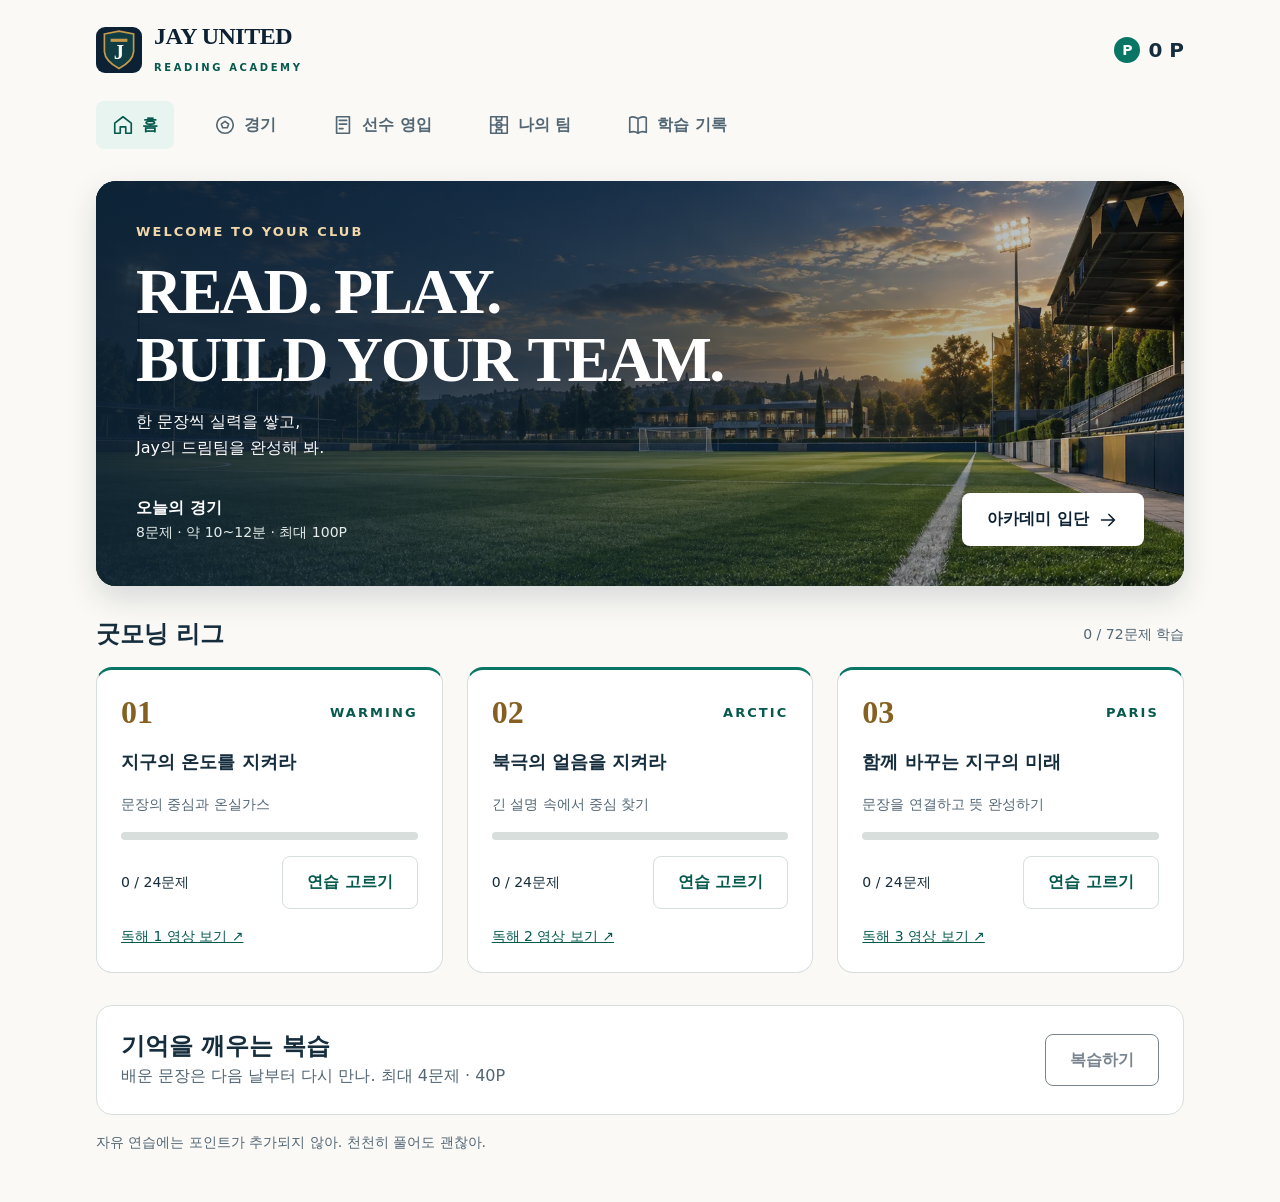
==== united/index.html @ 142dc476 "feat: publish JAY UNITED reading football game" ====
<!doctype html>
<html lang="ko"><head><meta charset="utf-8"><meta name="viewport" content="width=device-width, initial-scale=1"><meta name="theme-color" content="#0c2133"><meta name="description" content="Jay의 영어 독해 축구 아카데미. 문장을 배우고 선수를 영입해 나만의 팀을 만들어요."><title>JAY UNITED · Reading Academy</title><link rel="icon" href="icon.svg" type="image/svg+xml"><link rel="manifest" href="manifest.json"><link rel="modulepreload" href="app.mjs"><link rel="modulepreload" href="catalog.mjs"><link rel="modulepreload" href="engine.mjs"><link rel="modulepreload" href="store.mjs"><link rel="modulepreload" href="ui.mjs"><link rel="modulepreload" href="views.mjs"><link rel="modulepreload" href="learning.mjs"><link rel="modulepreload" href="parent.mjs"><link rel="preload" as="image" href="assets/stadium.webp" fetchpriority="high"><link rel="preload" as="fetch" href="questions.json" crossorigin><link rel="stylesheet" href="styles.css"><script type="module" src="app.mjs"></script></head><body><a class="skip-link" href="#main">본문으로 이동</a><header id="header"></header><main id="main" tabindex="-1"><p class="loading">경기장을 준비하고 있어요…</p></main><nav id="nav" aria-label="주 메뉴"></nav><div id="notice" role="status" aria-live="polite"></div><dialog id="dialog"></dialog><noscript>이 게임은 JavaScript가 켜진 브라우저에서 실행돼요.</noscript></body></html>
---- united/styles.css ----
:root{--navy:#0c2133;--ink:#152d3c;--green:#087565;--green-dark:#05594d;--mint:#e8f4ef;--gold:#c4994b;--gold-ink:#856021;--paper:#faf9f5;--white:#fff;--muted:#526674;--line:#d7dedc;--red:#a43832;--red-light:#fff0ec;--sky:#dceaf0;--s1:4px;--s2:8px;--s3:12px;--s4:16px;--s5:20px;--s6:24px;--s8:32px;--s10:40px;--s12:48px;--r:16px;--shadow:0 12px 30px #0c213326;--content:1120px;--reading:800px;--fast:120ms;--font:system-ui,-apple-system,'Segoe UI','Malgun Gothic',sans-serif}
*{box-sizing:border-box}body{margin:0;background:var(--paper);color:var(--ink);font:16px/1.65 var(--font);word-break:keep-all;overflow-wrap:break-word}button,input,textarea{font:inherit}button,a,input,textarea{touch-action:manipulation}button{cursor:pointer}a{color:var(--green-dark)}button:disabled{cursor:not-allowed;opacity:.55}button:focus-visible,a:focus-visible,input:focus-visible,textarea:focus-visible,summary:focus-visible{outline:3px solid var(--gold);outline-offset:3px}h1,h2,h3,p{margin:0}h1{font-size:clamp(28px,4vw,42px);line-height:1.3}h2{font-size:24px;line-height:1.4}h3{font-size:18px}small,.small{font-size:14px}.muted{color:var(--muted)}.eyebrow{font-size:13px;font-weight:800;letter-spacing:.16em;color:var(--green-dark)}.stack{display:grid;gap:var(--s4)}.row{display:flex;align-items:center;gap:var(--s3);flex-wrap:wrap}.between{justify-content:space-between}.grid{display:grid;gap:var(--s6);grid-template-columns:repeat(3,minmax(0,1fr))}.two-col{display:grid;grid-template-columns:minmax(0,1.35fr) minmax(0,1fr);gap:var(--s6)}.panel{background:var(--white);border:1px solid var(--line);border-radius:var(--r);padding:var(--s6)}.btn{min-height:48px;padding:var(--s3) var(--s6);border:1px solid transparent;border-radius:8px;background:var(--green);color:var(--white);font-weight:750;display:inline-flex;justify-content:center;align-items:center;gap:var(--s2);text-decoration:none;transition:transform var(--fast),opacity var(--fast)}.btn:hover:not(:disabled){background:var(--green-dark)}.btn:active:not(:disabled){transform:translateY(1px)}.btn.secondary{background:var(--white);border-color:var(--navy);color:var(--navy)}.btn.secondary:hover{background:var(--mint)}.btn.quiet{background:transparent;color:var(--green-dark);border-color:var(--line)}.btn.wide{width:100%}.icon{width:22px;height:22px;fill:none;stroke:currentColor;stroke-width:1.8;stroke-linecap:round;stroke-linejoin:round;flex-shrink:0}.brand{display:flex;align-items:center;gap:var(--s3);color:var(--navy);text-decoration:none}.brand img{width:46px;height:46px}.brand strong{font:900 24px/1 Georgia,serif;letter-spacing:-.02em}.brand span{display:block;font-size:10px;font-weight:800;letter-spacing:.26em;margin-top:var(--s2);color:var(--green-dark)}#header{max-width:var(--content);margin:auto;display:flex;align-items:center;justify-content:space-between;padding:var(--s6) var(--s4);gap:var(--s4)}.balance{display:inline-flex;align-items:center;gap:var(--s2);font-size:20px;font-weight:800;white-space:nowrap}.point{display:grid;place-items:center;background:var(--green);color:var(--white);font-size:14px;width:26px;height:26px;border-radius:50%}#main{max-width:var(--content);margin:auto;padding:var(--s4) var(--s4) 112px;min-height:75vh}#main:focus{outline:none}#nav{position:fixed;bottom:0;left:0;right:0;background:var(--white);border-top:1px solid var(--line);display:flex;justify-content:center;gap:var(--s6);z-index:10;padding:var(--s2) var(--s4) max(var(--s2),env(safe-area-inset-bottom));box-shadow:0 -4px 20px #0c213308}#nav a{display:flex;gap:var(--s2);align-items:center;justify-content:center;color:var(--muted);text-decoration:none;min-height:48px;padding:var(--s2) var(--s4);border-radius:8px;font-weight:650}#nav a[aria-current=page]{background:var(--mint);color:var(--green-dark)}.hero{position:relative;isolation:isolate;min-height:350px;border-radius:20px;overflow:hidden;background:var(--navy);color:var(--white);padding:var(--s10);display:flex;flex-direction:column;justify-content:space-between;gap:var(--s8);box-shadow:var(--shadow)}.hero::before{content:'';position:absolute;inset:0;z-index:-1;background:linear-gradient(90deg,#0c2133eb,#0c213390 55%,#0c213320),url('assets/stadium.webp') center/cover}.hero .eyebrow{color:#f0d7a9}.hero h1{font:900 clamp(40px,7vw,64px)/1.05 Georgia,serif;letter-spacing:-.04em}.hero p{max-width:400px}.hero .btn{background:var(--white);color:var(--navy)}.hero-meta{font-size:14px;color:#e3ecea}.page-head{margin-bottom:var(--s6)}.section-title{margin-top:var(--s8);margin-bottom:var(--s4)}.league{border-top:3px solid var(--green);display:grid;gap:var(--s4)}.league-number{font:800 32px Georgia,serif;color:var(--gold-ink)}progress{appearance:none;width:100%;height:8px;border:0;border-radius:8px;overflow:hidden;background:var(--line)}progress::-webkit-progress-bar{background:var(--line)}progress::-webkit-progress-value{background:var(--green)}progress::-moz-progress-bar{background:var(--green)}.tag{display:inline-block;padding:var(--s1) var(--s2);border:1px solid var(--line);border-radius:6px;font-size:13px;font-weight:650}.pitch-back{background:linear-gradient(#0c213378,#0c213390),url('assets/stadium.webp') center/cover;border-radius:20px;padding:var(--s8);box-shadow:var(--shadow)}.match-top{max-width:var(--reading);margin:0 auto var(--s5);color:var(--white)}.match-top .eyebrow{color:var(--white)}.match-top progress{width:140px}.question{max-width:var(--reading);margin:auto;background:var(--paper);border-radius:var(--r);padding:var(--s8);box-shadow:var(--shadow)}.sentence{font-size:clamp(22px,2.5vw,30px);font-weight:700;line-height:1.6;word-break:normal;margin:var(--s6) 0}.question h1{font:750 20px/1.6 var(--font)}.choices{display:grid;gap:var(--s3);margin:var(--s6) 0}.choice{width:100%;text-align:left;display:flex;align-items:center;gap:var(--s4);min-height:60px;border:1px solid var(--line);border-radius:8px;background:var(--white);color:var(--ink);padding:var(--s4);font-size:18px}.choice:hover{background:var(--mint)}.choice[aria-pressed=true]{border:2px solid var(--green);background:var(--mint);padding:15px}.choice-key{width:30px;height:30px;border:1px solid var(--line);border-radius:50%;display:grid;place-items:center;font-size:14px;flex-shrink:0}.choice[aria-pressed=true] .choice-key{background:var(--green);color:var(--white)}.hint,.feedback-box{padding:var(--s4);border-radius:8px;background:var(--mint);border-left:4px solid var(--green);margin-top:var(--s4)}.feedback-box.error{background:var(--red-light);border-color:var(--red)}.order-line{min-height:76px;border:2px dashed var(--line);border-radius:8px;padding:var(--s3);display:flex;flex-wrap:wrap;align-items:center;gap:var(--s2);margin-top:var(--s6)}.chunk{border:1px solid var(--line);background:var(--white);border-radius:8px;min-height:48px;padding:var(--s2) var(--s3);font-size:17px}.order-line .chunk{background:var(--mint);border-color:var(--green)}.result-mark{display:grid;place-items:center;width:72px;height:72px;border:2px solid var(--gold);border-radius:50%;background:var(--mint);color:var(--green)}.result-mark .icon{width:38px;height:38px}.score{font:800 48px/1.2 Georgia,serif;color:var(--green-dark)}.result-grid{display:grid;grid-template-columns:repeat(3,1fr);gap:var(--s4);margin:var(--s6) 0}.result-grid strong{display:block;font-size:26px}.notice{color:var(--red);padding:var(--s3)}#notice:not(:empty){position:fixed;bottom:90px;left:50%;transform:translateX(-50%);max-width:min(90%,560px);background:var(--navy);color:var(--white);padding:var(--s3) var(--s5);border-radius:8px;z-index:30;box-shadow:var(--shadow)}.skip-link{position:absolute;top:-100px;left:16px;z-index:100;background:var(--white);padding:12px}.skip-link:focus{top:8px}.loading{padding:48px;text-align:center}
.player-grid{display:grid;grid-template-columns:repeat(4,minmax(0,1fr));gap:var(--s6)}.player-item{display:grid;gap:var(--s3);align-content:start}.player-card{isolation:isolate;position:relative;aspect-ratio:3/4;overflow:hidden;border:3px solid var(--gold);border-radius:20px 20px 32px 32px;background:linear-gradient(145deg,#27514d,#071f2d 70%);box-shadow:inset 0 0 0 4px var(--navy),var(--shadow);color:var(--paper);display:flex;flex-direction:column;justify-content:space-between;padding:var(--s4)}.player-card::before{content:'';position:absolute;inset:7px;border:1px solid #d6b77580;border-radius:12px 12px 24px 24px;z-index:-1}.player-card::after{content:'';position:absolute;inset:0;background:linear-gradient(125deg,transparent 20%,#e8c47a24 21%,transparent 22%,transparent 65%,#e8c47a19 66%,transparent 67%);z-index:-1}.player-card.sky{background:linear-gradient(145deg,#386977,#112f3a)}.player-card.gold{background:linear-gradient(145deg,#7c6237,#152c35)}.player-card.navy{background:linear-gradient(145deg,#263e53,#071f2d)}.player-top{display:flex;justify-content:space-between;position:relative;z-index:2;color:#f4d595;font-size:16px;font-weight:800}.player-portrait{position:absolute;inset:0;width:100%;height:100%;object-fit:cover;object-position:center 20%;z-index:-2}.player-card.has-portrait{background:linear-gradient(0deg,#071f2d 0%,#071f2db0 22%,#071f2d05 65%)}.player-card.has-portrait::before{z-index:0;pointer-events:none}.player-name{text-align:center;position:relative;z-index:2;padding-top:var(--s3)}.player-name strong{display:block;font-size:clamp(22px,3vw,32px);line-height:1.2;letter-spacing:.03em;color:#f5d28f}.player-name small{font-size:11px;letter-spacing:.14em}.jersey{width:90%;height:auto;align-self:center;filter:drop-shadow(0 8px 6px #0005)}.player-price{text-align:center;font-size:20px;font-weight:800}.market-note{border-left:3px solid var(--gold);padding-left:var(--s4);margin:var(--s6) 0}.pitch{border-radius:var(--r);background:repeating-linear-gradient(0deg,#1a654b,#1a654b 60px,#216e52 60px,#216e52 120px);border:8px solid #184b40;position:relative;isolation:isolate;display:grid;gap:var(--s5);padding:var(--s6) var(--s3);min-height:600px}.pitch::before{content:'';position:absolute;inset:var(--s3);border:2px solid #ffffff60;z-index:-1}.pitch::after{content:'';position:absolute;width:100px;height:100px;border:2px solid #ffffff60;border-radius:50%;top:calc(50% - 50px);left:calc(50% - 50px);z-index:-1}.pitch-row{display:flex;justify-content:space-evenly;gap:var(--s2);align-items:center}.squad-slot{max-width:115px;min-width:0;width:23%;border:1px solid #d5b36eaa;border-radius:12px;background:#0c2133e8;color:var(--white);padding:var(--s2) var(--s1);display:grid;gap:var(--s1);justify-items:center;min-height:90px}.squad-slot .shirt-number{font:800 28px/1 Georgia,serif;color:#f2cf8b}.squad-slot strong{font-size:12px;max-width:100%;overflow-wrap:anywhere}.squad-slot small{font-size:11px}.squad-slot:hover{background:var(--green-dark)}.bench{display:grid;grid-template-columns:repeat(2,minmax(0,1fr));gap:var(--s3)}.mini-player{display:flex;align-items:center;gap:var(--s3);padding:var(--s3);border:1px solid var(--line);border-radius:8px;background:var(--white);color:var(--ink);min-height:64px}.mini-number{width:40px;height:40px;display:grid;place-items:center;background:var(--navy);color:var(--white);border-radius:8px;font-weight:800}dialog{border:1px solid var(--line);border-radius:var(--r);padding:var(--s6);max-width:min(92vw,560px);width:100%;max-height:85dvh;box-shadow:var(--shadow);color:var(--ink);background:var(--paper)}dialog::backdrop{background:#0c2133aa}dialog .player-card{width:180px;margin:auto}dialog h2{margin-bottom:var(--s4)}.dialog-actions{display:flex;gap:var(--s3);justify-content:flex-end;margin-top:var(--s6)}fieldset{border:0;padding:0;margin:0 0 var(--s5)}legend{font-weight:750;margin-bottom:var(--s2)}.rating{display:flex;gap:var(--s2);flex-wrap:wrap}.rating label{display:flex;align-items:center;gap:var(--s2);padding:var(--s3);border:1px solid var(--line);border-radius:8px;min-height:48px;cursor:pointer}.rating label:has(input:checked){background:var(--mint);border-color:var(--green)}input[type=radio]{accent-color:var(--green);width:18px;height:18px}textarea{display:block;width:100%;min-height:90px;padding:var(--s3);border:1px solid var(--line);border-radius:8px;resize:vertical;color:var(--ink);background:var(--white)}label[for]{display:block;margin-bottom:var(--s2);font-weight:650}.skill-row{display:grid;grid-template-columns:minmax(90px,1fr) auto;gap:var(--s3);border-bottom:1px solid var(--line);padding:var(--s3) 0}.history{padding:var(--s4) 0;border-bottom:1px solid var(--line)}.empty{padding:var(--s8);text-align:center;background:var(--white);border:1px dashed var(--line);border-radius:var(--r)}details{padding:var(--s4) 0}summary{cursor:pointer;min-height:48px;font-weight:750}.credits{font-size:14px}.hidden{display:none!important}
@media(min-width:901px){#nav{position:static;border:0;background:transparent;box-shadow:none;padding:0 16px 16px;max-width:var(--content);margin:auto;justify-content:flex-start}body{display:flex;flex-direction:column}#header{width:100%;order:0}#nav{width:100%;order:1}#main{width:100%;order:2;padding-bottom:var(--s12)}#notice{order:3}}
@media(max-width:900px){.player-grid{grid-template-columns:repeat(3,minmax(0,1fr))}.two-col{grid-template-columns:1fr}#nav{gap:0}#nav a{flex:1;flex-direction:column;gap:2px;font-size:12px;padding:4px}.hero{padding:var(--s8)}.grid{gap:var(--s4)}}
@media(max-width:640px){#header{padding:var(--s4)}.brand strong{font-size:20px}.brand span{font-size:8px}.brand img{width:38px;height:38px}.balance{font-size:18px}.grid{grid-template-columns:1fr}.hero{min-height:330px;padding:var(--s6)}.hero h1{font-size:42px}.pitch-back{padding:var(--s3);margin:0 -8px}.question{padding:var(--s5)}.match-top{padding:var(--s2)}.match-top progress{width:90px}.player-grid{grid-template-columns:repeat(2,minmax(0,1fr));gap:var(--s4)}.player-card{padding:var(--s3)}.player-name strong{font-size:22px}.player-name small{font-size:9px}.player-top{font-size:14px}.player-item .btn{padding:var(--s3) var(--s2)}.result-grid{gap:var(--s2);font-size:14px}.pitch{min-height:510px;padding:var(--s5) var(--s2)}.squad-slot strong{font-size:10px}.panel{padding:var(--s5)}.dialog-actions{flex-wrap:wrap}.dialog-actions .btn{flex:1}.sentence{font-size:22px}.row.actions .btn{flex:1}.question h1{font-size:18px}.choice{font-size:17px}}
@media(prefers-reduced-motion:reduce){*,*::before,*::after{transition:none!important;animation:none!important;scroll-behavior:auto!important}}
.player-card.has-portrait::after{background:linear-gradient(0deg,#071f2d 0%,#071f2db0 25%,#071f2d05 65%);z-index:-1}

#header{min-height:100px}#notice{pointer-events:none}@media(min-width:901px){#nav{min-height:64px}}@media(max-width:640px){#header{min-height:80px}}
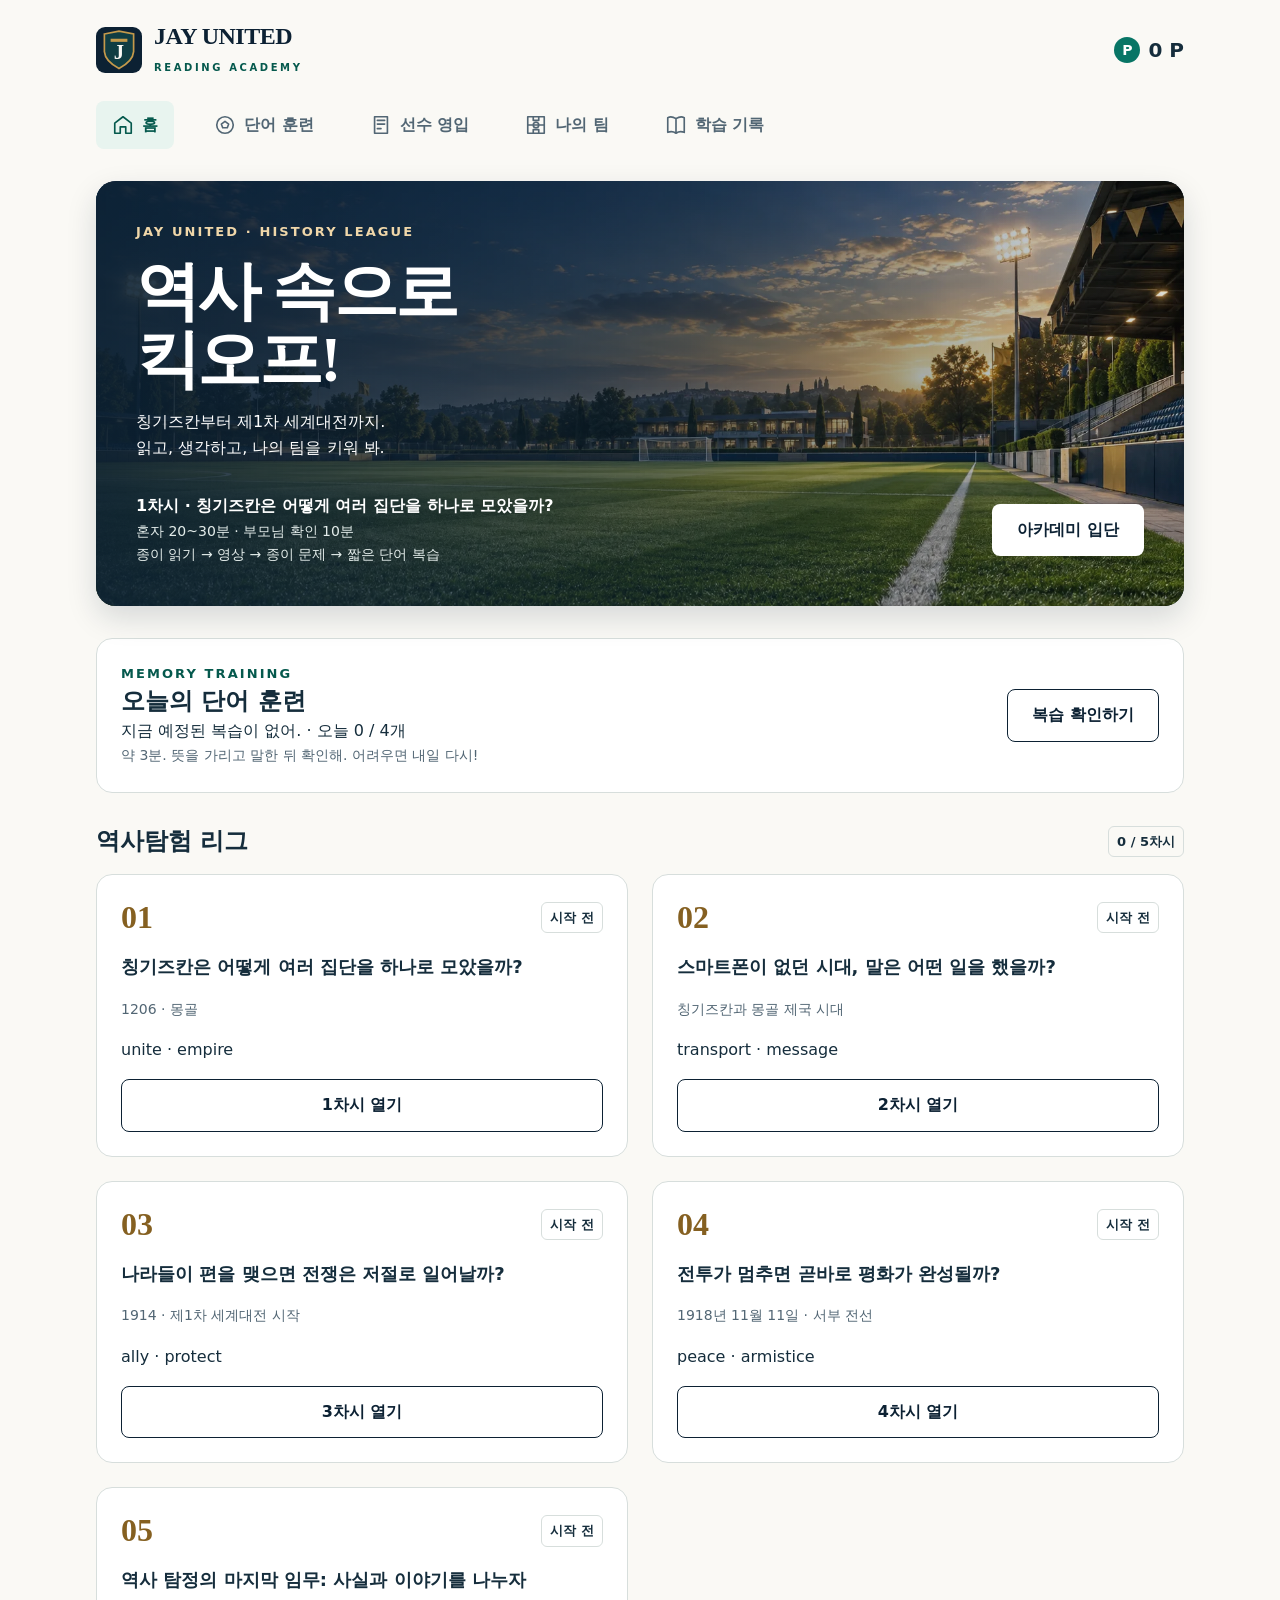
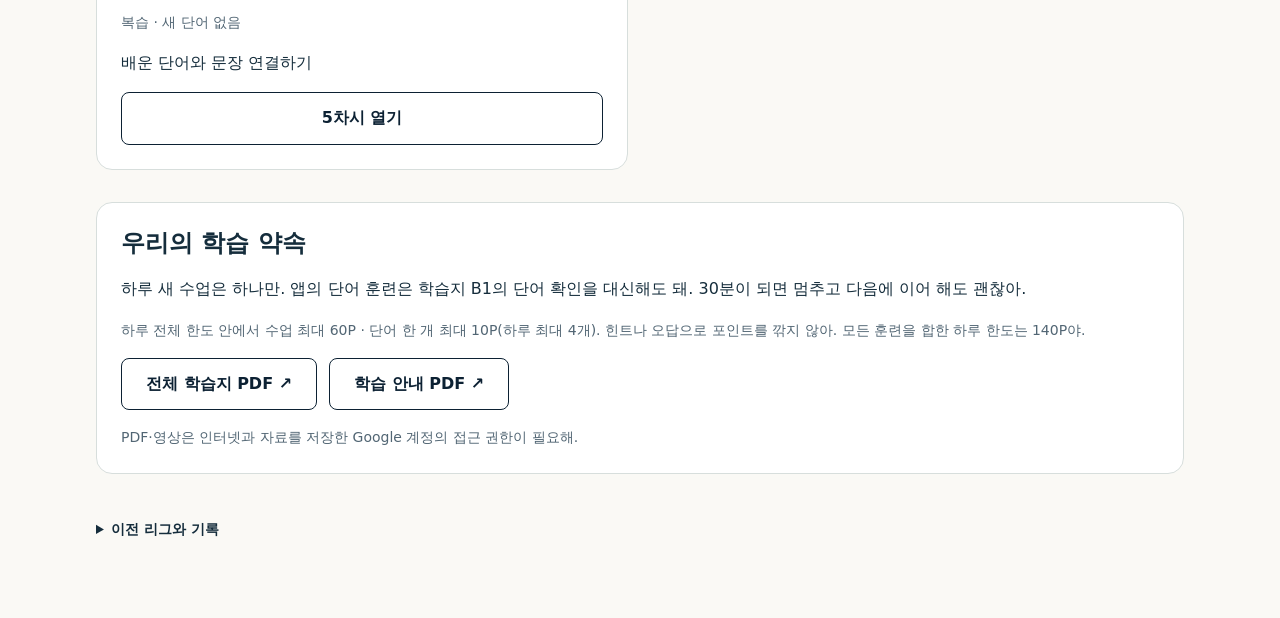
==== commit 8cb3b27a: "feat: add history lessons and adaptive vocabulary review to JAY UNITED" ====
--- a/united/index.html
+++ b/united/index.html
@@ -1,2 +1,2 @@
 <!doctype html>
-<html lang="ko"><head><meta charset="utf-8"><meta name="viewport" content="width=device-width, initial-scale=1"><meta name="theme-color" content="#0c2133"><meta name="description" content="Jay의 영어 독해 축구 아카데미. 문장을 배우고 선수를 영입해 나만의 팀을 만들어요."><title>JAY UNITED · Reading Academy</title><link rel="icon" href="icon.svg" type="image/svg+xml"><link rel="manifest" href="manifest.json"><link rel="modulepreload" href="app.mjs"><link rel="modulepreload" href="catalog.mjs"><link rel="modulepreload" href="engine.mjs"><link rel="modulepreload" href="store.mjs"><link rel="modulepreload" href="ui.mjs"><link rel="modulepreload" href="views.mjs"><link rel="modulepreload" href="learning.mjs"><link rel="modulepreload" href="parent.mjs"><link rel="preload" as="image" href="assets/stadium.webp" fetchpriority="high"><link rel="preload" as="fetch" href="questions.json" crossorigin><link rel="stylesheet" href="styles.css"><script type="module" src="app.mjs"></script></head><body><a class="skip-link" href="#main">본문으로 이동</a><header id="header"></header><main id="main" tabindex="-1"><p class="loading">경기장을 준비하고 있어요…</p></main><nav id="nav" aria-label="주 메뉴"></nav><div id="notice" role="status" aria-live="polite"></div><dialog id="dialog"></dialog><noscript>이 게임은 JavaScript가 켜진 브라우저에서 실행돼요.</noscript></body></html>
+<html lang="ko"><head><meta charset="utf-8"><meta name="viewport" content="width=device-width, initial-scale=1"><meta name="theme-color" content="#0c2133"><meta name="description" content="Jay의 영어 독해 축구 아카데미. 문장을 배우고 선수를 영입해 나만의 팀을 만들어요."><title>JAY UNITED · Reading Academy</title><link rel="icon" href="icon.svg" type="image/svg+xml"><link rel="manifest" href="manifest.json"><link rel="modulepreload" href="app.mjs"><link rel="modulepreload" href="catalog.mjs"><link rel="modulepreload" href="engine.mjs"><link rel="modulepreload" href="store.mjs"><link rel="modulepreload" href="ui.mjs"><link rel="modulepreload" href="views.mjs"><link rel="modulepreload" href="learning.mjs"><link rel="modulepreload" href="parent.mjs"><link rel="preload" as="image" href="assets/stadium.webp" fetchpriority="high"><link rel="preload" as="fetch" href="questions.json" crossorigin><link rel="preload" as="fetch" href="history-data.json" crossorigin><link rel="modulepreload" href="history-views.mjs"><link rel="modulepreload" href="vocabulary-view.mjs"><link rel="stylesheet" href="styles.css"><script type="module" src="app.mjs"></script></head><body><a class="skip-link" href="#main">본문으로 이동</a><header id="header"></header><main id="main" tabindex="-1"><p class="loading">경기장을 준비하고 있어요…</p></main><nav id="nav" aria-label="주 메뉴"></nav><div id="notice" role="status" aria-live="polite"></div><dialog id="dialog"></dialog><noscript>이 게임은 JavaScript가 켜진 브라우저에서 실행돼요.</noscript></body></html>
--- a/united/styles.css
+++ b/united/styles.css
@@ -8,3 +8,6 @@
 .player-card.has-portrait::after{background:linear-gradient(0deg,#071f2d 0%,#071f2db0 25%,#071f2d05 65%);z-index:-1}
 
 #header{min-height:100px}#notice{pointer-events:none}@media(min-width:901px){#nav{min-height:64px}}@media(max-width:640px){#header{min-height:80px}}
+/* History course: reuse the academy tokens and native controls. */
+.lesson-grid{display:grid;grid-template-columns:repeat(2,minmax(0,1fr));gap:var(--s6)}.lesson-page,.reading-panel{max-width:var(--reading);margin-inline:auto}.lesson-page{gap:var(--s6)}details>summary{cursor:pointer;min-height:48px;padding-block:var(--s3);font-weight:700}details[open]>summary{margin-bottom:var(--s3)}.reading-text{font-size:22px;line-height:1.8;margin-block:var(--s4)}.glossary{display:grid;grid-template-columns:minmax(80px,1fr) minmax(0,2fr);gap:var(--s2) var(--s4)}.glossary dt{font-weight:700}.glossary dd{margin:0}.sentence-chunks{display:grid;gap:var(--s3);padding-bottom:var(--s4)}.word-story{margin-top:var(--s4);padding-top:var(--s4);border-top:1px solid var(--line)}.word-story p+p{margin-top:var(--s3)}.step-done{background:var(--mint);color:var(--green-dark);padding:var(--s4);border-radius:8px}.recall-word{font-size:40px;line-height:1.3}.recall-grades{display:flex;gap:var(--s3);flex-wrap:wrap}.recall-grades .btn{flex:1 1 180px}.schedule-row{display:flex;align-items:center;justify-content:space-between;flex-wrap:wrap;gap:var(--s4);padding-block:var(--s4);border-bottom:1px solid var(--line)}.schedule-row:last-child{border-bottom:0}.word-schedule{display:grid;gap:var(--s2)}.lesson-page .btn{align-self:start}.lesson-page .hint{margin:0}.hero-meta{max-width:60ch}
+@media(max-width:640px){.lesson-grid{grid-template-columns:minmax(0,1fr)}.reading-text{font-size:20px}.recall-word{font-size:34px}.lesson-page .panel{padding:var(--s5)}.glossary{grid-template-columns:minmax(0,1fr)}.glossary dd{margin-bottom:var(--s2)}.schedule-row .btn{width:100%}}
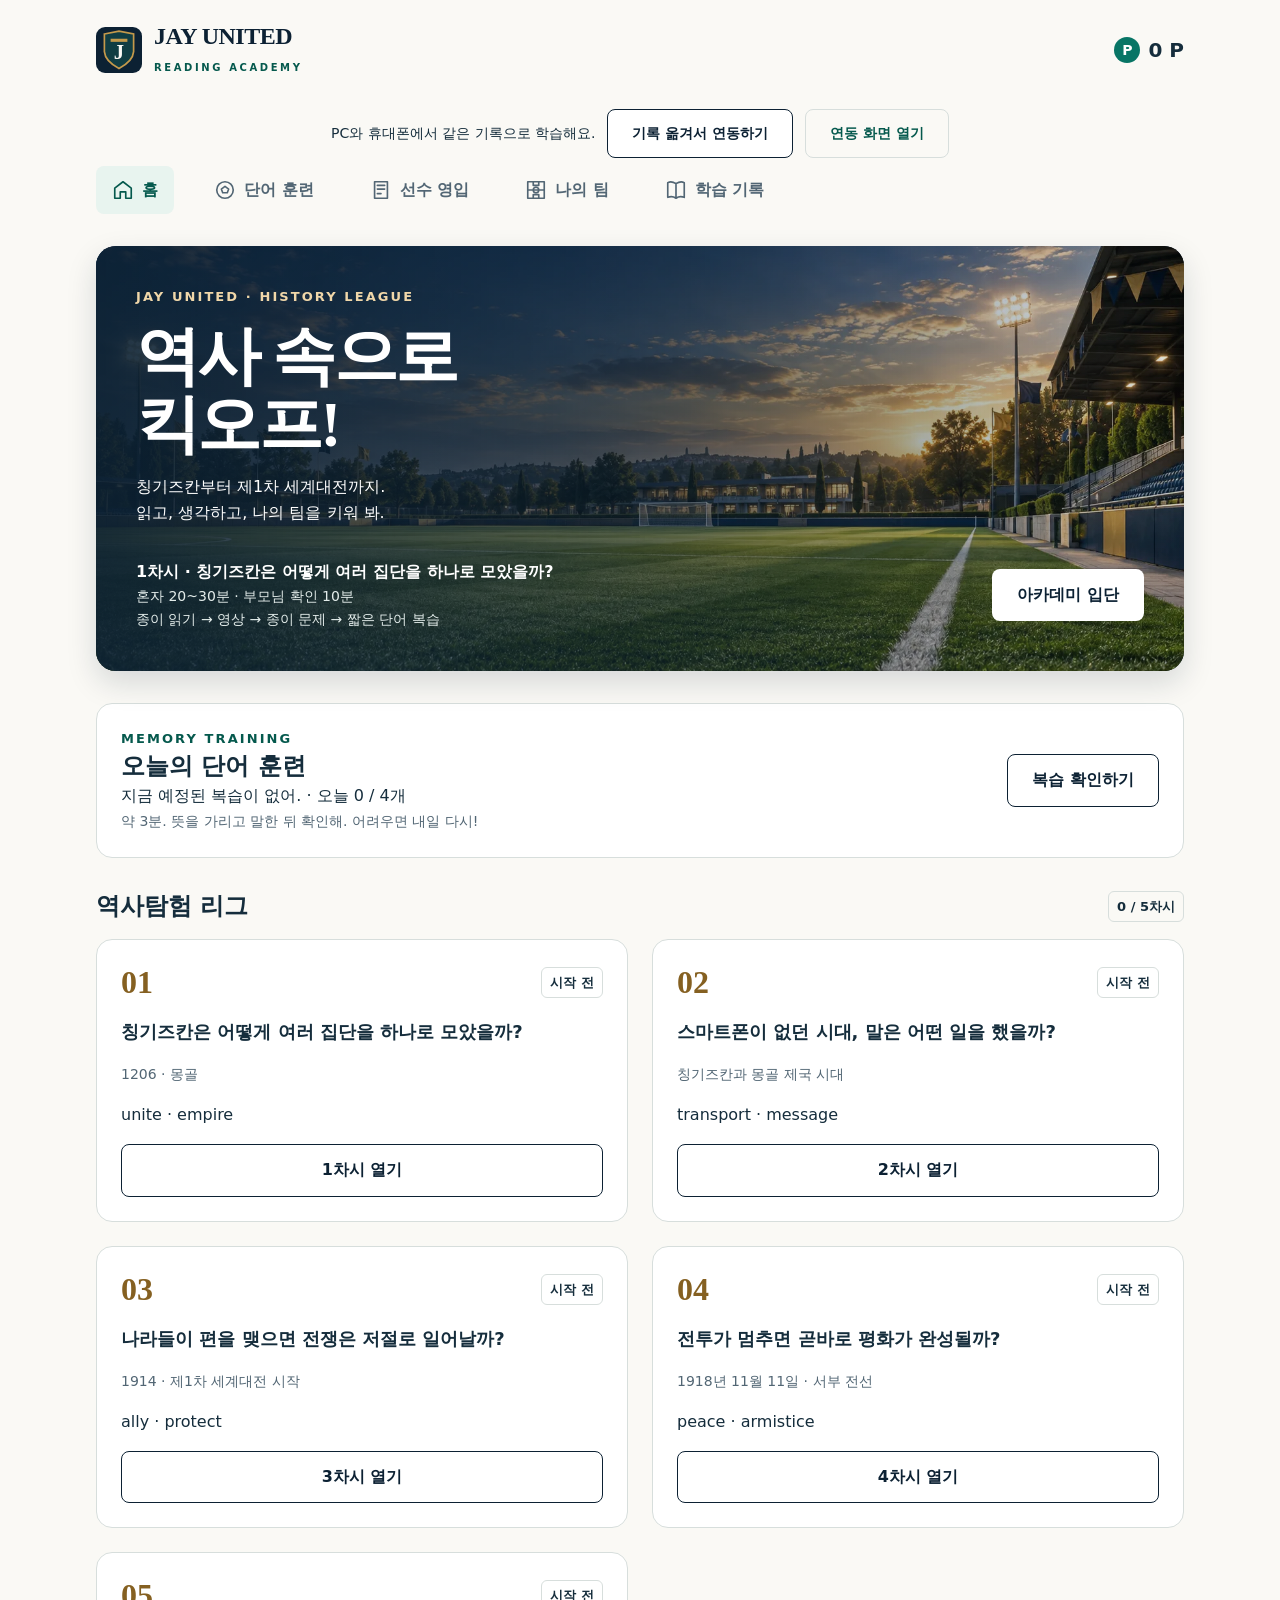
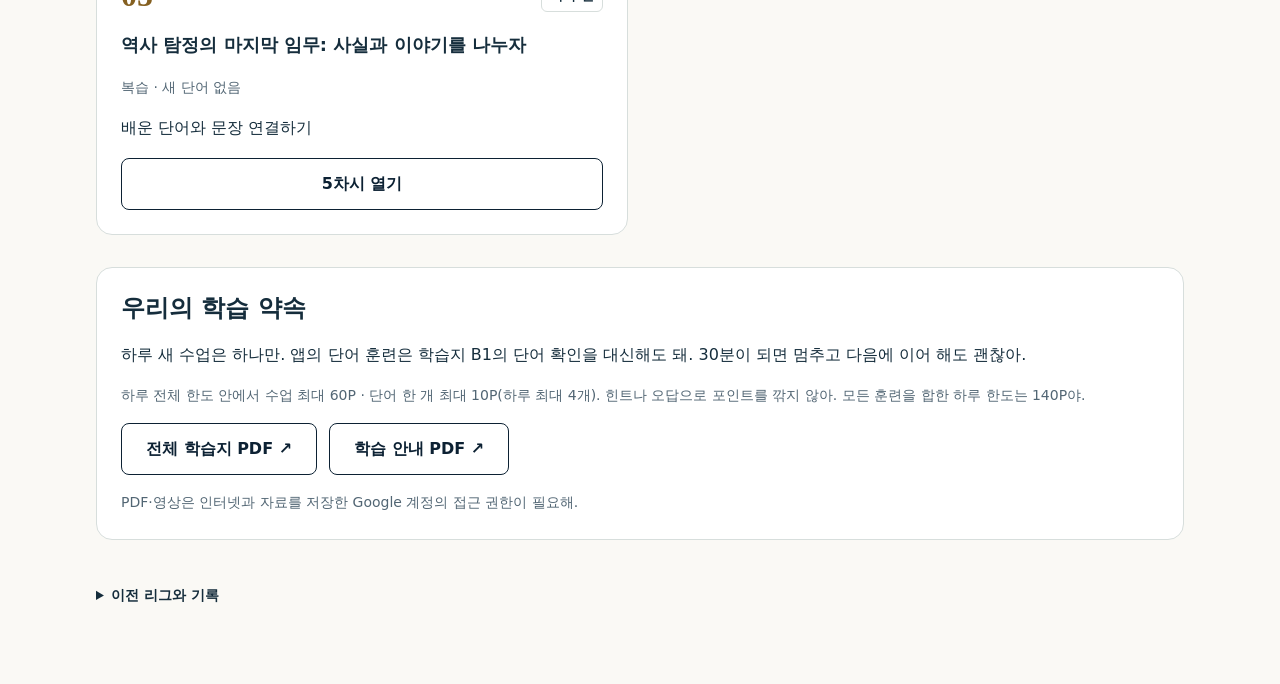
==== commit 0e5951d0: "Connect existing JAY UNITED records to private automatic sync" ====
--- a/united/index.html
+++ b/united/index.html
@@ -1,2 +1,2 @@
 <!doctype html>
-<html lang="ko"><head><meta charset="utf-8"><meta name="viewport" content="width=device-width, initial-scale=1"><meta name="theme-color" content="#0c2133"><meta name="description" content="Jay의 영어 독해 축구 아카데미. 문장을 배우고 선수를 영입해 나만의 팀을 만들어요."><title>JAY UNITED · Reading Academy</title><link rel="icon" href="icon.svg" type="image/svg+xml"><link rel="manifest" href="manifest.json"><link rel="modulepreload" href="app.mjs"><link rel="modulepreload" href="catalog.mjs"><link rel="modulepreload" href="engine.mjs"><link rel="modulepreload" href="store.mjs"><link rel="modulepreload" href="ui.mjs"><link rel="modulepreload" href="views.mjs"><link rel="modulepreload" href="learning.mjs"><link rel="modulepreload" href="parent.mjs"><link rel="preload" as="image" href="assets/stadium.webp" fetchpriority="high"><link rel="preload" as="fetch" href="questions.json" crossorigin><link rel="preload" as="fetch" href="history-data.json" crossorigin><link rel="modulepreload" href="history-views.mjs"><link rel="modulepreload" href="vocabulary-view.mjs"><link rel="stylesheet" href="styles.css"><script type="module" src="app.mjs"></script></head><body><a class="skip-link" href="#main">본문으로 이동</a><header id="header"></header><main id="main" tabindex="-1"><p class="loading">경기장을 준비하고 있어요…</p></main><nav id="nav" aria-label="주 메뉴"></nav><div id="notice" role="status" aria-live="polite"></div><dialog id="dialog"></dialog><noscript>이 게임은 JavaScript가 켜진 브라우저에서 실행돼요.</noscript></body></html>
+<html lang="ko"><head><meta charset="utf-8"><meta name="viewport" content="width=device-width, initial-scale=1"><meta name="theme-color" content="#0c2133"><meta name="description" content="Jay의 영어 독해 축구 아카데미. 문장을 배우고 선수를 영입해 나만의 팀을 만들어요."><title>JAY UNITED · Reading Academy</title><link rel="icon" href="icon.svg" type="image/svg+xml"><link rel="manifest" href="manifest.json"><link rel="modulepreload" href="app.mjs"><link rel="modulepreload" href="catalog.mjs"><link rel="modulepreload" href="engine.mjs"><link rel="modulepreload" href="store.mjs"><link rel="modulepreload" href="ui.mjs"><link rel="modulepreload" href="views.mjs"><link rel="modulepreload" href="learning.mjs"><link rel="modulepreload" href="parent.mjs"><link rel="preload" as="image" href="assets/stadium.webp" fetchpriority="high"><link rel="preload" as="fetch" href="questions.json" crossorigin><link rel="preload" as="fetch" href="history-data.json" crossorigin><link rel="modulepreload" href="history-views.mjs"><link rel="modulepreload" href="vocabulary-view.mjs"><link rel="stylesheet" href="styles.css"><script type="module" src="app.mjs"></script></head><body><a class="skip-link" href="#main">본문으로 이동</a><header id="header"></header><section id="sync-status" class="sync-strip" aria-label="기기 연동"><span>PC와 휴대폰에서 같은 기록으로 학습해요.</span><button class="btn secondary" id="connect-cloud">기록 옮겨서 연동하기</button><a class="btn quiet" href="https://jay-united-learning.justdog10.chatgpt.site/united/index.html">연동 화면 열기</a></section><main id="main" tabindex="-1"><p class="loading">경기장을 준비하고 있어요…</p></main><nav id="nav" aria-label="주 메뉴"></nav><div id="notice" role="status" aria-live="polite"></div><dialog id="dialog"></dialog><noscript>이 게임은 JavaScript가 켜진 브라우저에서 실행돼요.</noscript></body></html>
--- a/united/styles.css
+++ b/united/styles.css
@@ -11,3 +11,5 @@
 /* History course: reuse the academy tokens and native controls. */
 .lesson-grid{display:grid;grid-template-columns:repeat(2,minmax(0,1fr));gap:var(--s6)}.lesson-page,.reading-panel{max-width:var(--reading);margin-inline:auto}.lesson-page{gap:var(--s6)}details>summary{cursor:pointer;min-height:48px;padding-block:var(--s3);font-weight:700}details[open]>summary{margin-bottom:var(--s3)}.reading-text{font-size:22px;line-height:1.8;margin-block:var(--s4)}.glossary{display:grid;grid-template-columns:minmax(80px,1fr) minmax(0,2fr);gap:var(--s2) var(--s4)}.glossary dt{font-weight:700}.glossary dd{margin:0}.sentence-chunks{display:grid;gap:var(--s3);padding-bottom:var(--s4)}.word-story{margin-top:var(--s4);padding-top:var(--s4);border-top:1px solid var(--line)}.word-story p+p{margin-top:var(--s3)}.step-done{background:var(--mint);color:var(--green-dark);padding:var(--s4);border-radius:8px}.recall-word{font-size:40px;line-height:1.3}.recall-grades{display:flex;gap:var(--s3);flex-wrap:wrap}.recall-grades .btn{flex:1 1 180px}.schedule-row{display:flex;align-items:center;justify-content:space-between;flex-wrap:wrap;gap:var(--s4);padding-block:var(--s4);border-bottom:1px solid var(--line)}.schedule-row:last-child{border-bottom:0}.word-schedule{display:grid;gap:var(--s2)}.lesson-page .btn{align-self:start}.lesson-page .hint{margin:0}.hero-meta{max-width:60ch}
 @media(max-width:640px){.lesson-grid{grid-template-columns:minmax(0,1fr)}.reading-text{font-size:20px}.recall-word{font-size:34px}.lesson-page .panel{padding:var(--s5)}.glossary{grid-template-columns:minmax(0,1fr)}.glossary dd{margin-bottom:var(--s2)}.schedule-row .btn{width:100%}}
+
+.sync-strip{max-width:1120px;margin:0 auto;padding:var(--s2) var(--s4);display:flex;align-items:center;justify-content:space-between;gap:var(--s3);flex-wrap:wrap;color:var(--ink);background:var(--paper);font-size:14px;word-break:keep-all}.sync-strip .btn{min-height:48px}
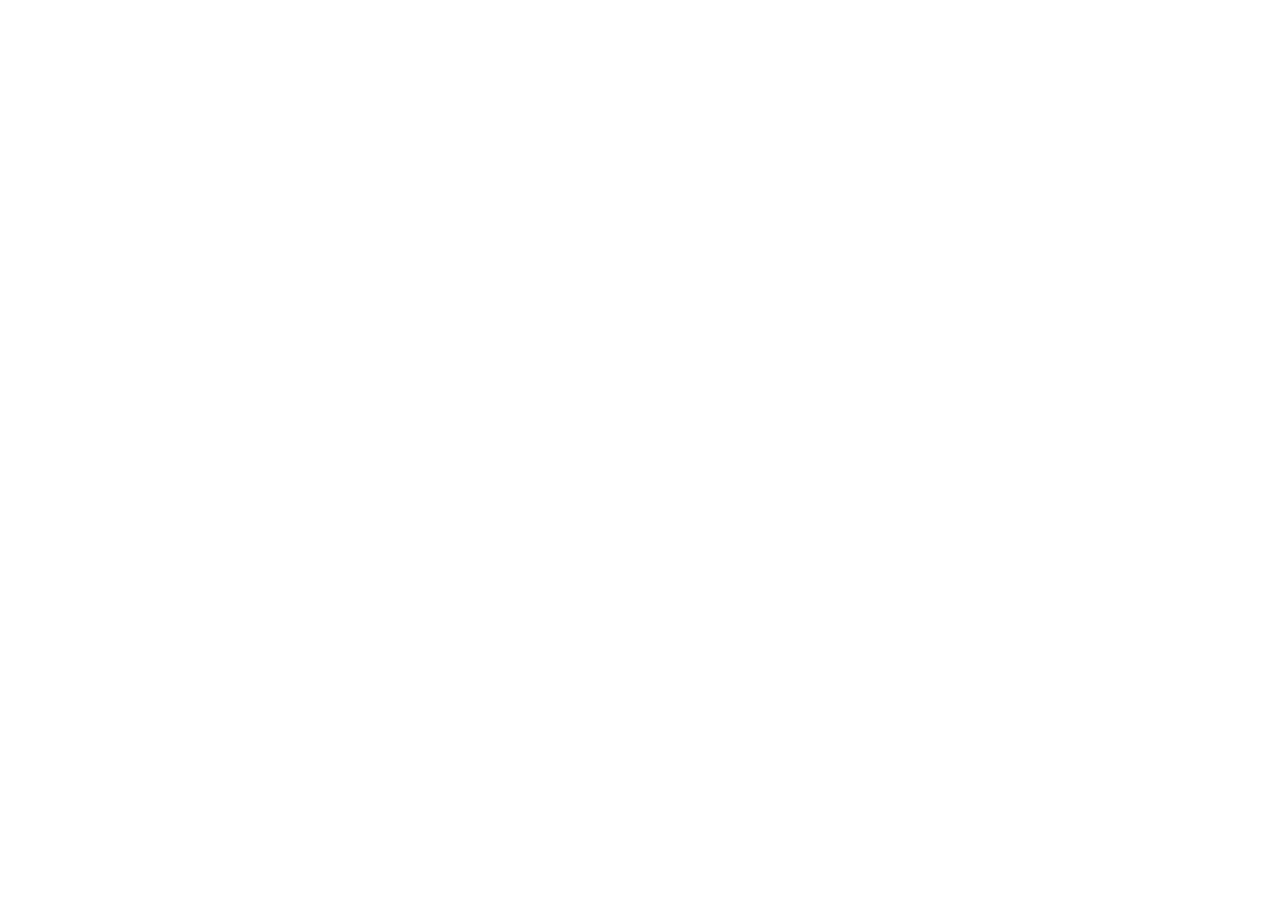
==== commit 3c6d553f: "JAY UNITED: point Pages /united/ to the single synced app (keep legacy for record transfer)" ====
--- a/united/index.html
+++ b/united/index.html
@@ -1,2 +1,20 @@
-<!doctype html>
-<html lang="ko"><head><meta charset="utf-8"><meta name="viewport" content="width=device-width, initial-scale=1"><meta name="theme-color" content="#0c2133"><meta name="description" content="Jay의 영어 독해 축구 아카데미. 문장을 배우고 선수를 영입해 나만의 팀을 만들어요."><title>JAY UNITED · Reading Academy</title><link rel="icon" href="icon.svg" type="image/svg+xml"><link rel="manifest" href="manifest.json"><link rel="modulepreload" href="app.mjs"><link rel="modulepreload" href="catalog.mjs"><link rel="modulepreload" href="engine.mjs"><link rel="modulepreload" href="store.mjs"><link rel="modulepreload" href="ui.mjs"><link rel="modulepreload" href="views.mjs"><link rel="modulepreload" href="learning.mjs"><link rel="modulepreload" href="parent.mjs"><link rel="preload" as="image" href="assets/stadium.webp" fetchpriority="high"><link rel="preload" as="fetch" href="questions.json" crossorigin><link rel="preload" as="fetch" href="history-data.json" crossorigin><link rel="modulepreload" href="history-views.mjs"><link rel="modulepreload" href="vocabulary-view.mjs"><link rel="stylesheet" href="styles.css"><script type="module" src="app.mjs"></script></head><body><a class="skip-link" href="#main">본문으로 이동</a><header id="header"></header><section id="sync-status" class="sync-strip" aria-label="기기 연동"><span>PC와 휴대폰에서 같은 기록으로 학습해요.</span><button class="btn secondary" id="connect-cloud">기록 옮겨서 연동하기</button><a class="btn quiet" href="https://jay-united-learning.justdog10.chatgpt.site/united/index.html">연동 화면 열기</a></section><main id="main" tabindex="-1"><p class="loading">경기장을 준비하고 있어요…</p></main><nav id="nav" aria-label="주 메뉴"></nav><div id="notice" role="status" aria-live="polite"></div><dialog id="dialog"></dialog><noscript>이 게임은 JavaScript가 켜진 브라우저에서 실행돼요.</noscript></body></html>
+<!doctype html><html lang="ko"><head><meta charset="utf-8"><meta name="viewport" content="width=device-width,initial-scale=1,viewport-fit=cover">
+<title>JAY UNITED</title><meta name="theme-color" content="#0c2133"><link rel="icon" href="legacy/icon.svg">
+<style>body{margin:0;min-height:100vh;display:grid;place-items:center;background:#f7f5ef;font:16px/1.6 system-ui,sans-serif;color:#0c2133;padding:20px;box-sizing:border-box}
+main{max-width:420px;text-align:center;background:#fff;border-radius:20px;padding:28px 22px;box-shadow:0 8px 30px #0001}
+a.btn{display:block;margin:12px 0;padding:14px;border-radius:14px;background:#0c2133;color:#fff;text-decoration:none;font-weight:700}a.sub{background:#e8efe9;color:#0c2133}small{color:#667}</style></head>
+<body><main><h1>⚽ JAY UNITED</h1><p id="msg">JAY UNITED가 한 곳으로 합쳐졌어요. 잠시 후 이동해요…</p>
+<a class="btn" id="go" href="https://jay-united-learning.justdog10.chatgpt.site/united/">JAY UNITED 열기</a>
+<a class="btn sub" id="move" href="legacy/index.html" hidden>이 기기 기록 먼저 옮기기</a>
+<small>같은 보호자 ChatGPT 계정으로 로그인하면 PC와 휴대폰 기록이 똑같이 이어져요.</small></main>
+<script>
+const CLOUD='https://jay-united-learning.justdog10.chatgpt.site';const target=CLOUD+'/united/'+location.hash;
+document.getElementById('go').href=target;
+navigator.serviceWorker?.getRegistrations?.().then(rs=>rs.forEach(r=>r.unregister())).catch(()=>{});
+(async()=>{
+ let local=false;
+ if(localStorage.getItem('jay-cloud-migrated')!==CLOUD){try{local=(await indexedDB.databases()).some(d=>d.name==='jay-united-v1');}catch{local=true;}}
+ if(local){document.getElementById('msg').textContent='이 기기에 아직 옮기지 않은 기록이 있어요. 먼저 옮긴 뒤 이어서 해요.';document.getElementById('move').hidden=false;return;}
+ setTimeout(()=>location.replace(target),900);
+})();
+</script></body></html>
